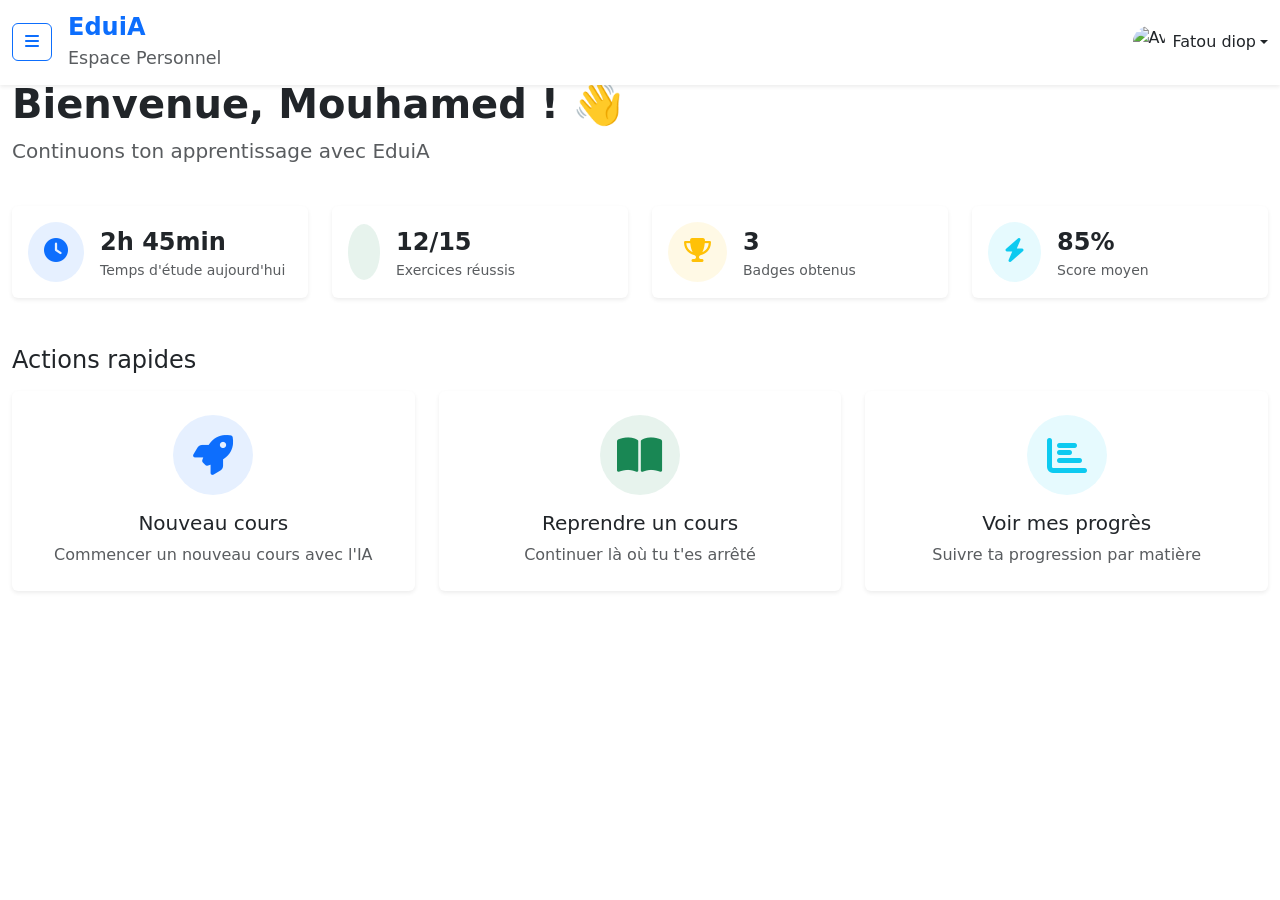
==== espacePerso.html @ 7ce75080 "first commit" ====
<!DOCTYPE html>
<html lang="fr">
<head>
    <meta charset="UTF-8">
    <meta name="viewport" content="width=device-width, initial-scale=1.0">
    <title>Espace Personnel - EduiA</title>
    <link href="https://cdn.jsdelivr.net/npm/bootstrap@5.3.0/dist/css/bootstrap.min.css" rel="stylesheet">
    <link href="https://cdnjs.cloudflare.com/ajax/libs/font-awesome/6.4.0/css/all.min.css" rel="stylesheet">
</head>
<body>
    <!-- Header -->
    <nav class="navbar navbar-expand-lg navbar-light bg-white fixed-top shadow-sm">
        <div class="container-fluid">
            <button class="btn btn-outline-primary me-3" type="button" data-bs-toggle="offcanvas" data-bs-target="#offcanvasSidebar" aria-controls="offcanvasSidebar">
                <i class="fas fa-bars"></i>
            </button>
            
            <a class="navbar-brand d-flex align-items-center" href="#">
                <div>
                    <h4 class="mb-0 text-primary fw-bold">EduiA</h4>
                    <small class="text-muted">Espace Personnel</small>
                </div>
            </a>

            <div class="navbar-nav ms-auto d-flex flex-row align-items-center">
               
                </div>
                
                <div class="nav-item dropdown">
                    <a class="nav-link dropdown-toggle d-flex align-items-center" href="#" role="button" data-bs-toggle="dropdown">
                        <img src="https://encrypted-tbn0.gstatic.com/images?q=tbn:ANd9GcTS-10YvgUS0dNatY71Bq2N8xdogpzuboCa-A&s" 
                             alt="Avatar" class="rounded-circle me-2" width="32" height="32">
                        <span class="d-none d-md-inline">Fatou diop</span>
                    </a>
                    <ul class="dropdown-menu dropdown-menu-end">
                        <li><a class="dropdown-item" href="#"><i class="fas fa-user me-2"></i>Profil</a></li>
                        <li><a class="dropdown-item" href="#"><i class="fas fa-cog me-2"></i>Paramètres</a></li>
                        <li><hr class="dropdown-divider"></li>
                        <li><a class="dropdown-item text-danger" href="EduiA.html" onclick="logout()"><i class="fas fa-sign-out-alt me-2"></i>Déconnexion</a></li>
                    </ul>
                </div>
            </div>
        </div>
    </nav>

    <!-- Sidebar Offcanvas -->
    <div class="offcanvas offcanvas-start" tabindex="-1" id="offcanvasSidebar" aria-labelledby="offcanvasSidebarLabel">
        <div class="offcanvas-header bg-primary text-white">
            <h5 class="offcanvas-title" id="offcanvasSidebarLabel">
                <i class="fas fa-graduation-cap me-2"></i>Menu Principal
            </h5>
            <button type="button" class="btn-close btn-close-white" data-bs-dismiss="offcanvas" aria-label="Close"></button>
        </div>
        <div class="offcanvas-body p-0">
            <nav class="nav nav-pills flex-column" id="v-pills-tab" role="tablist" aria-orientation="vertical">
                <button class="nav-link active d-flex align-items-center p-3 border-0 rounded-0 text-start" 
                        id="v-pills-dashboard-tab" data-bs-toggle="pill" data-bs-target="#v-pills-dashboard" 
                        type="button" role="tab" aria-controls="v-pills-dashboard" aria-selected="true">
                    <i class="fas fa-tachometer-alt me-3 text-primary"></i>
                    <span>Tableau de bord</span>
                </button>
                
                <button class="nav-link d-flex align-items-center p-3 border-0 rounded-0 text-start" 
                        id="v-pills-courses-tab" data-bs-toggle="pill" data-bs-target="#v-pills-courses" 
                        type="button" role="tab" aria-controls="v-pills-courses" aria-selected="false">
                    <i class="fas fa-book me-3 text-primary"></i>
                    <span>Mes Cours</span>
                </button>
                
                <button class="nav-link d-flex align-items-center p-3 border-0 rounded-0 text-start" 
                        id="v-pills-history-tab" data-bs-toggle="pill" data-bs-target="#v-pills-history" 
                        type="button" role="tab" aria-controls="v-pills-history" aria-selected="false">
                    <i class="fas fa-history me-3 text-primary"></i>
                    <span>Historique</span>
                </button>
                
                <button class="nav-link d-flex align-items-center p-3 border-0 rounded-0 text-start" 
                        id="v-pills-progress-tab" data-bs-toggle="pill" data-bs-target="#v-pills-progress" 
                        type="button" role="tab" aria-controls="v-pills-progress" aria-selected="false">
                    <i class="fas fa-chart-line me-3 text-primary"></i>
                    <span>Progression</span>
                </button>
                
                <button class="nav-link d-flex align-items-center p-3 border-0 rounded-0 text-start" 
                        id="v-pills-chat-tab" data-bs-toggle="pill" data-bs-target="#v-pills-chat" 
                        type="button" role="tab" aria-controls="v-pills-chat" aria-selected="false">
                    <i class="fas fa-robot me-3 text-primary"></i>
                    <span>Assistant IA</span>
                </button>
            </nav>
             <div class="nav-item dropdown me-3">
                    <select class="form-select form-select-sm" id="child-select" onchange="switchChild()">
                        <option value="Mouhamed">Mouhamed (8 ans)</option>
                        <option value="Amina">Amina (10 ans)</option>
                    </select>
                </div>
        </div>
    </div>

    <!-- Main Content -->
    <div class="container-fluid" style="margin-top: 80px;">
        <div class="tab-content" id="v-pills-tabContent">
            
            <!-- Dashboard Tab -->
            <div class="tab-pane fade show active" id="v-pills-dashboard" role="tabpanel" aria-labelledby="v-pills-dashboard-tab">
                <div class="row">
                    <div class="col-12">
                        <div class="d-flex justify-content-between align-items-center mb-4">
                            <div>
                                <h2 class="display-6 fw-bold text-dark">Bienvenue, Mouhamed ! 👋</h2>
                                <p class="lead text-muted">Continuons ton apprentissage avec EduiA</p>
                            </div>
                        </div>

                        <!-- Stats Cards -->
                        <div class="row g-4 mb-5">
                            <div class="col-md-6 col-xl-3">
                                <div class="card border-0 shadow-sm h-100">
                                    <div class="card-body d-flex align-items-center">
                                        <div class="flex-shrink-0">
                                            <div class="bg-primary bg-opacity-10 rounded-circle p-3">
                                                <i class="fas fa-clock text-primary fs-4"></i>
                                            </div>
                                        </div>
                                        <div class="flex-grow-1 ms-3">
                                            <div class="fw-bold fs-4 text-dark">2h 45min</div>
                                            <div class="text-muted small">Temps d'étude aujourd'hui</div>
                                        </div>
                                    </div>
                                </div>
                            </div>
                            
                            <div class="col-md-6 col-xl-3">
                                <div class="card border-0 shadow-sm h-100">
                                    <div class="card-body d-flex align-items-center">
                                        <div class="flex-shrink-0">
                                            <div class="bg-success bg-opacity-10 rounded-circle p-3">
                                                <i class="fas fa-target text-success fs-4"></i>
                                            </div>
                                        </div>
                                        <div class="flex-grow-1 ms-3">
                                            <div class="fw-bold fs-4 text-dark">12/15</div>
                                            <div class="text-muted small">Exercices réussis</div>
                                        </div>
                                    </div>
                                </div>
                            </div>
                            
                            <div class="col-md-6 col-xl-3">
                                <div class="card border-0 shadow-sm h-100">
                                    <div class="card-body d-flex align-items-center">
                                        <div class="flex-shrink-0">
                                            <div class="bg-warning bg-opacity-10 rounded-circle p-3">
                                                <i class="fas fa-trophy text-warning fs-4"></i>
                                            </div>
                                        </div>
                                        <div class="flex-grow-1 ms-3">
                                            <div class="fw-bold fs-4 text-dark">3</div>
                                            <div class="text-muted small">Badges obtenus</div>
                                        </div>
                                    </div>
                                </div>
                            </div>
                            
                            <div class="col-md-6 col-xl-3">
                                <div class="card border-0 shadow-sm h-100">
                                    <div class="card-body d-flex align-items-center">
                                        <div class="flex-shrink-0">
                                            <div class="bg-info bg-opacity-10 rounded-circle p-3">
                                                <i class="fas fa-bolt text-info fs-4"></i>
                                            </div>
                                        </div>
                                        <div class="flex-grow-1 ms-3">
                                            <div class="fw-bold fs-4 text-dark">85%</div>
                                            <div class="text-muted small">Score moyen</div>
                                        </div>
                                    </div>
                                </div>
                            </div>
                        </div>

                        <!-- Quick Actions -->
                        <div class="row">
                            <div class="col-12">
                                <h4 class="mb-3">Actions rapides</h4>
                            </div>
                            <div class="col-lg-4 mb-3">
                                <div class="card border-0 shadow-sm h-100 action-card" onclick="showCourses()">
                                    <div class="card-body text-center p-4">
                                        <div class="bg-primary bg-opacity-10 rounded-circle mx-auto mb-3" style="width: 80px; height: 80px; display: flex; align-items: center; justify-content: center;">
                                            <i class="fas fa-rocket text-primary fs-1"></i>
                                        </div>
                                        <h5 class="card-title">Nouveau cours</h5>
                                        <p class="card-text text-muted">Commencer un nouveau cours avec l'IA</p>
                                    </div>
                                </div>
                            </div>
                            <div class="col-lg-4 mb-3">
                                <div class="card border-0 shadow-sm h-100 action-card" onclick="showHistory()">
                                    <div class="card-body text-center p-4">
                                        <div class="bg-success bg-opacity-10 rounded-circle mx-auto mb-3" style="width: 80px; height: 80px; display: flex; align-items: center; justify-content: center;">
                                            <i class="fas fa-book-open text-success fs-1"></i>
                                        </div>
                                        <h5 class="card-title">Reprendre un cours</h5>
                                        <p class="card-text text-muted">Continuer là où tu t'es arrêté</p>
                                    </div>
                                </div>
                            </div>
                            <div class="col-lg-4 mb-3">
                                <div class="card border-0 shadow-sm h-100 action-card" onclick="showProgress()">
                                    <div class="card-body text-center p-4">
                                        <div class="bg-info bg-opacity-10 rounded-circle mx-auto mb-3" style="width: 80px; height: 80px; display: flex; align-items: center; justify-content: center;">
                                            <i class="fas fa-chart-bar text-info fs-1"></i>
                                        </div>
                                        <h5 class="card-title">Voir mes progrès</h5>
                                        <p class="card-text text-muted">Suivre ta progression par matière</p>
                                    </div>
                                </div>
                            </div>
                        </div>
                    </div>
                </div>
            </div>

            <!-- Courses Tab -->
            <div class="tab-pane fade" id="v-pills-courses" role="tabpanel" aria-labelledby="v-pills-courses-tab">
                <div class="row">
                    <div class="col-12">
                        <div class="mb-4">
                            <h2 class="display-6 fw-bold text-dark">Choisir une matière</h2>
                            <p class="lead text-muted">Sélectionne la matière que tu veux étudier</p>
                        </div>

                        <div class="row g-4">
                            <div class="col-md-6 col-lg-4">
                                <div class="card border-0 shadow-sm h-100 subject-card" onclick="startCourse('mathematiques')">
                                    <div class="card-body text-center p-4">
                                        <div class="fs-1 mb-3">🔢</div>
                                        <h5 class="card-title">Mathématiques</h5>
                                        <p class="card-text text-muted">Calculs, géométrie, problèmes</p>
                                        <span class="badge bg-primary">Niveau CE2</span>
                                    </div>
                                </div>
                            </div>
                            
                            <div class="col-md-6 col-lg-4">
                                <div class="card border-0 shadow-sm h-100 subject-card" onclick="startCourse('francais')">
                                    <div class="card-body text-center p-4">
                                        <div class="fs-1 mb-3">📖</div>
                                        <h5 class="card-title">Français</h5>
                                        <p class="card-text text-muted">Lecture, écriture, grammaire</p>
                                        <span class="badge bg-primary">Niveau CE2</span>
                                    </div>
                                </div>
                            </div>
                            
                            <div class="col-md-6 col-lg-4">
                                <div class="card border-0 shadow-sm h-100 subject-card" onclick="startCourse('sciences')">
                                    <div class="card-body text-center p-4">
                                        <div class="fs-1 mb-3">🔬</div>
                                        <h5 class="card-title">Sciences</h5>
                                        <p class="card-text text-muted">Découverte du monde</p>
                                        <span class="badge bg-primary">Niveau CE2</span>
                                    </div>
                                </div>
                            </div>
                            
                            <div class="col-md-6 col-lg-4">
                                <div class="card border-0 shadow-sm h-100 subject-card" onclick="startCourse('histoire')">
                                    <div class="card-body text-center p-4">
                                        <div class="fs-1 mb-3">🏛️</div>
                                        <h5 class="card-title">Histoire</h5>
                                        <p class="card-text text-muted">Découverte du passé</p>
                                        <span class="badge bg-primary">Niveau CE2</span>
                                    </div>
                                </div>
                            </div>
                            
                            <div class="col-md-6 col-lg-4">
                                <div class="card border-0 shadow-sm h-100 subject-card" onclick="startCourse('geographie')">
                                    <div class="card-body text-center p-4">
                                        <div class="fs-1 mb-3">🌍</div>
                                        <h5 class="card-title">Géographie</h5>
                                        <p class="card-text text-muted">Explorer le monde</p>
                                        <span class="badge bg-primary">Niveau CE2</span>
                                    </div>
                                </div>
                            </div>
                            
                            <div class="col-md-6 col-lg-4">
                                <div class="card border-0 shadow-sm h-100 subject-card" onclick="startCourse('anglais')">
                                    <div class="card-body text-center p-4">
                                        <div class="fs-1 mb-3">🇬🇧</div>
                                        <h5 class="card-title">Anglais</h5>
                                        <p class="card-text text-muted">Première langue étrangère</p>
                                        <span class="badge bg-success">Débutant</span>
                                    </div>
                                </div>
                            </div>
                        </div>
                    </div>
                </div>
            </div>

            <!-- History Tab -->
            <div class="tab-pane fade" id="v-pills-history" role="tabpanel" aria-labelledby="v-pills-history-tab">
                <div class="row">
                    <div class="col-12">
                        <div class="mb-4">
                            <h2 class="display-6 fw-bold text-dark">Historique des cours</h2>
                            <p class="lead text-muted">Retrouve tes dernières sessions d'apprentissage</p>
                        </div>

                        <div class="card border-0 shadow-sm">
                            <div class="card-body p-0">
                                <div class="list-group list-group-flush">
                                    <div class="list-group-item d-flex align-items-center p-4">
                                        <div class="flex-shrink-0">
                                            <div class="bg-primary bg-opacity-10 rounded-circle p-3">
                                                <i class="fas fa-calculator text-primary fs-5"></i>
                                            </div>
                                        </div>
                                        <div class="flex-grow-1 ms-3">
                                            <h6 class="mb-1 fw-bold">Cours de Mathématiques - Additions</h6>
                                            <p class="mb-1 text-muted small">Session avec l'IA • 25 minutes</p>
                                            <small class="text-muted">Aujourd'hui, 14:30</small>
                                        </div>
                                        <div class="text-end">
                                            <span class="badge bg-success mb-2">85%</span><br>
                                            <button class="btn btn-outline-primary btn-sm" onclick="resumeCourse('math-additions')">Reprendre</button>
                                        </div>
                                    </div>
                                    
                                    <div class="list-group-item d-flex align-items-center p-4">
                                        <div class="flex-shrink-0">
                                            <div class="bg-info bg-opacity-10 rounded-circle p-3">
                                                <i class="fas fa-spell-check text-info fs-5"></i>
                                            </div>
                                        </div>
                                        <div class="flex-grow-1 ms-3">
                                            <h6 class="mb-1 fw-bold">Cours de Français - Conjugaison</h6>
                                            <p class="mb-1 text-muted small">Session avec l'IA • 18 minutes</p>
                                            <small class="text-muted">Hier, 16:15</small>
                                        </div>
                                        <div class="text-end">
                                            <span class="badge bg-success mb-2">92%</span><br>
                                            <button class="btn btn-outline-primary btn-sm" onclick="resumeCourse('francais-conjugaison')">Revoir</button>
                                        </div>
                                    </div>
                                    
                                    <div class="list-group-item d-flex align-items-center p-4">
                                        <div class="flex-shrink-0">
                                            <div class="bg-primary bg-opacity-10 rounded-circle p-3">
                                                <i class="fas fa-minus text-primary fs-5"></i>
                                            </div>
                                        </div>
                                        <div class="flex-grow-1 ms-3">
                                            <h6 class="mb-1 fw-bold">Cours de Mathématiques - Soustractions</h6>
                                            <p class="mb-1 text-muted small">Session avec l'IA • 22 minutes</p>
                                            <small class="text-muted">Hier, 10:45</small>
                                        </div>
                                        <div class="text-end">
                                            <span class="badge bg-warning text-dark mb-2">78%</span><br>
                                            <button class="btn btn-outline-primary btn-sm" onclick="resumeCourse('math-soustractions')">Reprendre</button>
                                        </div>
                                    </div>
                                    
                                    <div class="list-group-item d-flex align-items-center p-4">
                                        <div class="flex-shrink-0">
                                            <div class="bg-success bg-opacity-10 rounded-circle p-3">
                                                <i class="fas fa-microscope text-success fs-5"></i>
                                            </div>
                                        </div>
                                        <div class="flex-grow-1 ms-3">
                                            <h6 class="mb-1 fw-bold">Cours de Sciences - Les animaux</h6>
                                            <p class="mb-1 text-muted small">Session avec l'IA • 30 minutes</p>
                                            <small class="text-muted">2 jours, 15:20</small>
                                        </div>
                                        <div class="text-end">
                                            <span class="badge bg-success mb-2">88%</span><br>
                                            <button class="btn btn-outline-primary btn-sm" onclick="resumeCourse('sciences-animaux')">Revoir</button>
                                        </div>
                                    </div>
                                    
                                    <div class="list-group-item d-flex align-items-center p-4">
                                        <div class="flex-shrink-0">
                                            <div class="bg-warning bg-opacity-10 rounded-circle p-3">
                                                <i class="fas fa-language text-warning fs-5"></i>
                                            </div>
                                        </div>
                                        <div class="flex-grow-1 ms-3">
                                            <h6 class="mb-1 fw-bold">Cours d'Anglais - Les couleurs</h6>
                                            <p class="mb-1 text-muted small">Session avec l'IA • 15 minutes</p>
                                            <small class="text-muted">3 jours, 11:30</small>
                                        </div>
                                        <div class="text-end">
                                            <span class="badge bg-success mb-2">95%</span><br>
                                            <button class="btn btn-outline-primary btn-sm" onclick="resumeCourse('anglais-couleurs')">Revoir</button>
                                        </div>
                                    </div>
                                </div>
                            </div>
                        </div>
                    </div>
                </div>
            </div>

            <!-- Progress Tab -->
            <div class="tab-pane fade" id="v-pills-progress" role="tabpanel" aria-labelledby="v-pills-progress-tab">
                <div class="row">
                    <div class="col-12">
                        <div class="mb-4">
                            <h2 class="display-6 fw-bold text-dark">Ma progression</h2>
                            <p class="lead text-muted">Suis tes progrès dans chaque matière</p>
                        </div>

                        <div class="row g-4">
                            <div class="col-lg-6">
                                <div class="card border-0 shadow-sm h-100">
                                    <div class="card-body p-4">
                                        <div class="d-flex align-items-center mb-3">
                                            <div class="bg-primary bg-opacity-10 rounded-circle p-3 me-3">
                                                <i class="fas fa-calculator text-primary fs-4"></i>
                                            </div>
                                            <div>
                                                <h5 class="card-title mb-1">Mathématiques</h5>
                                                <small class="text-muted">Niveau CE2</small>
                                            </div>
                                        </div>
                                        <div class="progress mb-3" style="height: 10px;">
                                            <div class="progress-bar bg-primary" style="width: 75%"></div>
                                        </div>
                                        <div class="d-flex justify-content-between mb-3">
                                            <small class="text-muted">75% complété</small>
                                            <small class="text-muted">12/16 chapitres</small>
                                        </div>
                                        <div>
                                            <span class="badge bg-success me-2 mb-2">🏆 Addition</span>
                                            <span class="badge bg-success me-2 mb-2">🏆 Soustraction</span>
                                            <span class="badge bg-secondary me-2 mb-2">⏳ Multiplication</span>
                                        </div>
                                    </div>
                                </div>
                            </div>
                            
                            <div class="col-lg-6">
                                <div class="card border-0 shadow-sm h-100">
                                    <div class="card-body p-4">
                                        <div class="d-flex align-items-center mb-3">
                                            <div class="bg-info bg-opacity-10 rounded-circle p-3 me-3">
                                                <i class="fas fa-book text-info fs-4"></i>
                                            </div>
                                            <div>
                                                <h5 class="card-title mb-1">Français</h5>
                                                <small class="text-muted">Niveau CE2</small>
                                            </div>
                                        </div>
                                        <div class="progress mb-3" style="height: 10px;">
                                            <div class="progress-bar bg-info" style="width: 60%"></div>
                                        </div>
                                        <div class="d-flex justify-content-between mb-3">
                                            <small class="text-muted">60% complété</small>
                                            <small class="text-muted">9/15 chapitres</small>
                                        </div>
                                        <div>
                                            <span class="badge bg-success me-2 mb-2">🏆 Conjugaison</span>
                                            <span class="badge bg-secondary me-2 mb-2">⏳ Orthographe</span>
                                        </div>
                                    </div>
                                </div>
                            </div>
                            
                            <div class="col-lg-6">
                                <div class="card border-0 shadow-sm h-100">
                                    <div class="card-body p-4">
                                        <div class="d-flex align-items-center mb-3">
                                            <div class="bg-success bg-opacity-10 rounded-circle p-3 me-3">
                                                <i class="fas fa-microscope text-success fs-4"></i>
                                            </div>
                                            <div>
                                                <h5 class="card-title mb-1">Sciences</h5>
                                                <small class="text-muted">Niveau CE2</small>
                                            </div>
                                        </div>
                                        <div class="progress mb-3" style="height: 10px;">
                                            <div class="progress-bar bg-success" style="width: 45%"></div>
                                        </div>
                                        <div class="d-flex justify-content-between mb-3">
                                            <small class="text-muted">45% complété</small>
                                            <small class="text-muted">5/11 chapitres</small>
                                        </div>
                                        <div>
                                            <span class="badge bg-success me-2 mb-2">🏆 Les animaux</span>
                                            <span class="badge bg-secondary me-2 mb-2">⏳ Les plantes</span>
                                        </div>
                                    </div>
                                </div>
                            </div>
                            
                            <div class="col-lg-6">
                                <div class="card border-0 shadow-sm h-100">
                                    <div class="card-body p-4">
                                        <div class="d-flex align-items-center mb-3">
                                            <div class="bg-warning bg-opacity-10 rounded-circle p-3 me-3">
                                                <i class="fas fa-language text-warning fs-4"></i>
                                            </div>
                                            <div>
                                                <h5 class="card-title mb-1">Anglais</h5>
                                                <small class="text-muted">Débutant</small>
                                            </div>
                                        </div>
                                        <div class="progress mb-3" style="height: 10px;">
                                            <div class="progress-bar bg-warning" style="width: 30%"></div>
                                        </div>
                                        <div class="d-flex justify-content-between mb-3">
                                            <small class="text-muted">30% complété</small>
                                            <small class="text-muted">3/10 chapitres</small>
                                        </div>
                                        <div>
                                            <span class="badge bg-success me-2 mb-2">🏆 Couleurs</span>
                                            <span class="badge bg-secondary me-2 mb-2">⏳ Nombres</span>
                                        </div>
                                    </div>
                                </div>
                            </div>
                        </div>
                    </div>
                </div>
            </div>

            <!-- Chat Tab -->
            <div class="tab-pane fade" id="v-pills-chat" role="tabpanel" aria-labelledby="v-pills-chat-tab">
                <div class="row">
                    <div class="col-12">
                        <div class="mb-4">
                            <h2 class="display-6 fw-bold text-dark">Assistant IA - Cours de Calculs</h2>
                            <p class="lead text-muted">Apprends les mathématiques avec ton assistant personnel</p>
                        </div>

                        <div class="card border-0 shadow-sm">
                            <div class="card-body p-0" style="height: 600px; display: flex; flex-direction: column;">
                                <div class="flex-grow-1 overflow-auto p-4" id="chat-messages">
                                    
                                    <!-- AI Message -->
                                    <div class="d-flex mb-3">
                                        <div class="flex-shrink-0">
                                            <div class="bg-primary rounded-circle d-flex align-items-center justify-content-center" style="width: 40px; height: 40px;">
                                                <i class="fas fa-robot text-white"></i>
                                            </div>
                                        </div>
                                        <div class="flex-grow-1 ms-3">
                                            <div class="bg-light rounded-3 p-3">
                                                <p class="mb-2">Salut Mouhamed ! 👋 Je suis ton assistant IA pour les mathématiques. Aujourd'hui, nous allons travailler sur les additions. Es-tu prêt à commencer ?</p>
                                                <small class="text-muted">14:30</small>
                                            </div>
                                        </div>
                                    </div>

                                    <!-- User Message -->
                                    <div class="d-flex justify-content-end mb-3">
                                        <div class="flex-grow-1 me-3">
                                            <div class="bg-primary text-white rounded-3 p-3 ms-auto" style="max-width: 80%;">
                                                <p class="mb-2">Oui, je suis prêt ! J'aime bien les additions.</p>
                                                <small class="opacity-75">14:31</small>
                                            </div>
                                        </div>
                                        <div class="flex-shrink-0">
                                            <div class="bg-success rounded-circle d-flex align-items-center justify-content-center" style="width: 40px; height: 40px;">
                                                <i class="fas fa-user text-white"></i>
                                            </div>
                                        </div>
                                    </div>

                                    <!-- AI Message -->
                                    <div class="d-flex mb-3">
                                        <div class="flex-shrink-0">
                                            <div class="bg-primary rounded-circle d-flex align-items-center justify-content-center" style="width: 40px; height: 40px;">
                                                <i class="fas fa-robot text-white"></i>
                                            </div>
                                        </div>
                                        <div class="flex-grow-1 ms-3">
                                            <div class="bg-light rounded-3 p-3">
                                                <p class="mb-2">Super ! Commençons par un exercice simple. Peux-tu me dire combien font 15 + 8 ? Prends ton temps pour réfléchir ! 🤔</p>
                                                <small class="text-muted">14:31</small>
                                            </div>
                                        </div>
                                    </div>

                                    <!-- User Message -->
                                    <div class="d-flex justify-content-end mb-3">
                                        <div class="flex-grow-1 me-3">
                                            <div class="bg-primary text-white rounded-3 p-3 ms-auto" style="max-width: 80%;">
                                                <p class="mb-2">Euh... je pense que ça fait 23 ?</p>
                                                <small class="opacity-75">14:32</small>
                                            </div>
                                        </div>
                                        <div class="flex-shrink-0">
                                            <div class="bg-success rounded-circle d-flex align-items-center justify-content-center" style="width: 40px; height: 40px;">
                                                <i class="fas fa-user text-white"></i>
                                            </div>
                                        </div>
                                    </div>

                                    <!-- AI Message -->
                                    <div class="d-flex mb-3">
                                        <div class="flex-shrink-0">
                                            <div class="bg-primary rounded-circle d-flex align-items-center justify-content-center" style="width: 40px; height: 40px;">
                                                <i class="fas fa-robot text-white"></i>
                                            </div>
                                        </div>
                                        <div class="flex-grow-1 ms-3">
                                            <div class="bg-light rounded-3 p-3">
                                                <p class="mb-2">Excellent ! 🎉 Tu as trouvé la bonne réponse : 15 + 8 = 23. Bravo Mouhamed ! Tu peux essayer une technique : 15 + 5 = 20, puis 20 + 3 = 23. Essayons maintenant avec 27 + 15 !</p>
                                                <small class="text-muted">14:33</small>
                                            </div>
                                        </div>
                                    </div>

                                    <!-- User Message -->
                                    <div class="d-flex justify-content-end mb-3">
                                        <div class="flex-grow-1 me-3">
                                            <div class="bg-primary text-white rounded-3 p-3 ms-auto" style="max-width: 80%;">
                                                <p class="mb-2">Mmm, je vais utiliser ta méthode... 27 + 10 = 37, puis 37 + 5 = 42 !</p>
                                                <small class="opacity-75">14:35</small>
                                            </div>
                                        </div>
                                        <div class="flex-shrink-0">
                                            <div class="bg-success rounded-circle d-flex align-items-center justify-content-center" style="width: 40px; height: 40px;">
                                                <i class="fas fa-user text-white"></i>
                                            </div>
                                        </div>
                                    </div>

                                    <!-- AI Message -->
                                    <div class="d-flex mb-3">
                                        <div class="flex-shrink-0">
                                            <div class="bg-primary rounded-circle d-flex align-items-center justify-content-center" style="width: 40px; height: 40px;">
                                                <i class="fas fa-robot text-white"></i>
                                            </div>
                                        </div>
                                        <div class="flex-grow-1 ms-3">
                                            <div class="bg-light rounded-3 p-3">
                                                <p class="mb-2">Parfait ! 🌟 Tu maîtrises très bien cette technique ! 27 + 15 = 42. Tu progresses vraiment bien. Veux-tu qu'on passe aux soustractions ou préfères-tu d'autres additions plus difficiles ?</p>
                                                <small class="text-muted">14:36</small>
                                            </div>
                                        </div>
                                    </div>

                                </div>

                                <!-- Chat Input -->
                                <div class="border-top p-3 bg-light">
                                    <div class="input-group mb-3">
                                        <input type="text" class="form-control" id="chat-input" placeholder="Tape ta réponse ici..." onkeypress="handleChatInput(event)">
                                        <button class="btn btn-primary" type="button" onclick="sendMessage()">
                                            <i class="fas fa-paper-plane"></i>
                                        </button>
                                    </div>
                                    <div class="d-flex gap-2 flex-wrap justify-content-center">
                                        <button class="btn btn-outline-info btn-sm" onclick="getHint()">
                                            <i class="fas fa-lightbulb me-1"></i>Aide
                                        </button>
                                        <button class="btn btn-outline-primary btn-sm" onclick="nextExercise()">
                                            <i class="fas fa-forward me-1"></i>Suivant
                                        </button>
                                        <button class="btn btn-outline-danger btn-sm" onclick="endSession()">
                                            <i class="fas fa-flag me-1"></i>Terminer
                                        </button>
                                    </div>
                                </div>
                            </div>
                        </div>
                    </div>
                </div>
            </div>

        </div>
    </div>

    <style>
        .action-card, .subject-card {
            cursor: pointer;
            transition: all 0.3s ease;
        }

        .action-card:hover, .subject-card:hover {
            transform: translateY(-5px);
            box-shadow: 0 8px 25px rgba(0,0,0,0.15) !important;
        }

        .nav-pills .nav-link {
            color: #6c757d;
            background: transparent;
        }

        .nav-pills .nav-link.active {
            background-color: #e3f2fd;
            color: #1976d2;
        }

        .nav-pills .nav-link:hover {
            background-color: #f5f5f5;
        }

        .offcanvas-body .nav-link {
            border-radius: 0 !important;
            transition: all 0.3s ease;
        }

        .progress-bar {
            transition: width 0.3s ease;
        }

        #chat-messages::-webkit-scrollbar {
            width: 6px;
        }

        #chat-messages::-webkit-scrollbar-track {
            background: #f1f1f1;
        }

        #chat-messages::-webkit-scrollbar-thumb {
            background: #888;
            border-radius: 3px;
        }

        #chat-messages::-webkit-scrollbar-thumb:hover {
            background: #555;
        }

        @media (max-width: 768px) {
            .offcanvas {
                width: 280px !important;
            }
            
            .card-body.p-4 {
                padding: 1.5rem !important;
            }
            
            .list-group-item.p-4 {
                padding: 1rem !important;
            }
            
            .display-6 {
                font-size: 2rem !important;
            }
        }
    </style>

    <script src="https://cdn.jsdelivr.net/npm/bootstrap@5.3.0/dist/js/bootstrap.bundle.min.js"></script>

    <script>
        // Navigation functions
        function showCourses() {
            const tab = new bootstrap.Tab(document.getElementById('v-pills-courses-tab'));
            tab.show();
            bootstrap.Offcanvas.getInstance(document.getElementById('offcanvasSidebar')).hide();
        }

        function showHistory() {
            const tab = new bootstrap.Tab(document.getElementById('v-pills-history-tab'));
            tab.show();
            bootstrap.Offcanvas.getInstance(document.getElementById('offcanvasSidebar')).hide();
        }

        function showProgress() {
            const tab = new bootstrap.Tab(document.getElementById('v-pills-progress-tab'));
            tab.show();
            bootstrap.Offcanvas.getInstance(document.getElementById('offcanvasSidebar')).hide();
        }

        function showChat() {
            const tab = new bootstrap.Tab(document.getElementById('v-pills-chat-tab'));
            tab.show();
            bootstrap.Offcanvas.getInstance(document.getElementById('offcanvasSidebar')).hide();
        }

        // Course functions
        function startCourse(subject) {
            alert(`Démarrage du cours de ${subject}...`);
            showChat();
        }

        function resumeCourse(courseId) {
            alert(`Reprise du cours ${courseId}...`);
            showChat();
        }

        function switchChild() {
            const select = document.getElementById('child-select');
            const selectedChild = select.value;
            
            const headerTitles = document.querySelectorAll('.display-6');
            headerTitles.forEach(title => {
                if (title.textContent.includes('Bienvenue')) {
                    if (selectedChild === 'Mouhamed') {
                        title.textContent = 'Bienvenue, Mouhamed ! 👋';
                    } else if (selectedChild === 'emma') {
                        title.textContent = 'Bienvenue, Emma ! 👋';
                    }
                }
            });
        }

        // Chat functions
        function handleChatInput(event) {
            if (event.key === 'Enter') {
                sendMessage();
            }
        }

        function sendMessage() {
            const input = document.getElementById('chat-input');
            const message = input.value.trim();
            
            if (message) {
                addMessageToChat(message, 'user');
                input.value = '';
                
                setTimeout(() => {
                    const aiResponse = generateAIResponse(message);
                    addMessageToChat(aiResponse, 'ai');
                }, 1000);
            }
        }

        function addMessageToChat(message, sender) {
            const chatMessages = document.getElementById('chat-messages');
            const messageDiv = document.createElement('div');
            
            const now = new Date();
            const time = now.toLocaleTimeString('fr-FR', { hour: '2-digit', minute: '2-digit' });
            
            if (sender === 'ai') {
                messageDiv.className = 'd-flex mb-3';
                messageDiv.innerHTML = `
                    <div class="flex-shrink-0">
                        <div class="bg-primary rounded-circle d-flex align-items-center justify-content-center" style="width: 40px; height: 40px;">
                            <i class="fas fa-robot text-white"></i>
                        </div>
                    </div>
                    <div class="flex-grow-1 ms-3">
                        <div class="bg-light rounded-3 p-3">
                            <p class="mb-2">${message}</p>
                            <small class="text-muted">${time}</small>
                        </div>
                    </div>
                `;
            } else {
                messageDiv.className = 'd-flex justify-content-end mb-3';
                messageDiv.innerHTML = `
                    <div class="flex-grow-1 me-3">
                        <div class="bg-primary text-white rounded-3 p-3 ms-auto" style="max-width: 80%;">
                            <p class="mb-2">${message}</p>
                            <small class="opacity-75">${time}</small>
                        </div>
                    </div>
                    <div class="flex-shrink-0">
                        <div class="bg-success rounded-circle d-flex align-items-center justify-content-center" style="width: 40px; height: 40px;">
                            <i class="fas fa-user text-white"></i>
                        </div>
                    </div>
                `;
            }
            
            chatMessages.appendChild(messageDiv);
            chatMessages.scrollTop = chatMessages.scrollHeight;
        }

        function generateAIResponse(userMessage) {
            const responses = [
                "C'est une bonne réponse ! Continuons avec un autre exercice.",
                "Hmm, pas tout à fait. Essaie de décomposer le problème étape par étape.",
                "Excellent ! Tu progresses vraiment bien. Veux-tu essayer quelque chose de plus difficile ?",
                "Je vois que tu réfléchis bien. Prends ton temps pour trouver la solution.",
                "Bravo ! Ta méthode de calcul est parfaite. Passons au suivant !"
            ];
            
            return responses[Math.floor(Math.random() * responses.length)];
        }

        function getHint() {
            addMessageToChat("💡 Astuce : Pour additionner facilement, tu peux décomposer les nombres en dizaines et unités !", 'ai');
        }

        function nextExercise() {
            addMessageToChat("Parfait ! Voici un nouvel exercice : Combien font 34 + 18 ? 🤔", 'ai');
        }

        function endSession() {
            if (confirm('Veux-tu vraiment terminer cette session ?')) {
                addMessageToChat("Excellente session ! Tu as fait de super progrès aujourd'hui. À bientôt ! 🌟", 'ai');
                setTimeout(() => {
                    const tab = new bootstrap.Tab(document.getElementById('v-pills-dashboard-tab'));
                    tab.show();
                }, 2000);
            }
        }

        function logout() {
            if (confirm('Êtes-vous sûr de vouloir vous déconnecter ?')) {
                alert('Déconnexion en cours...');
                window.location.href = 'index.html';
            }
        }

        // Auto-hide offcanvas when tab is selected
        document.addEventListener('DOMContentLoaded', function() {
            const tabButtons = document.querySelectorAll('[data-bs-toggle="pill"]');
            const offcanvasElement = document.getElementById('offcanvasSidebar');
            
            tabButtons.forEach(button => {
                button.addEventListener('shown.bs.tab', function() {
                    const offcanvasInstance = bootstrap.Offcanvas.getInstance(offcanvasElement);
                    if (offcanvasInstance) {
                        offcanvasInstance.hide();
                    }
                });
            });

            // Auto-scroll chat to bottom
            const chatMessages = document.getElementById('chat-messages');
            if (chatMessages) {
                chatMessages.scrollTop = chatMessages.scrollHeight;
            }
        });
    </script>
</body>
</html>
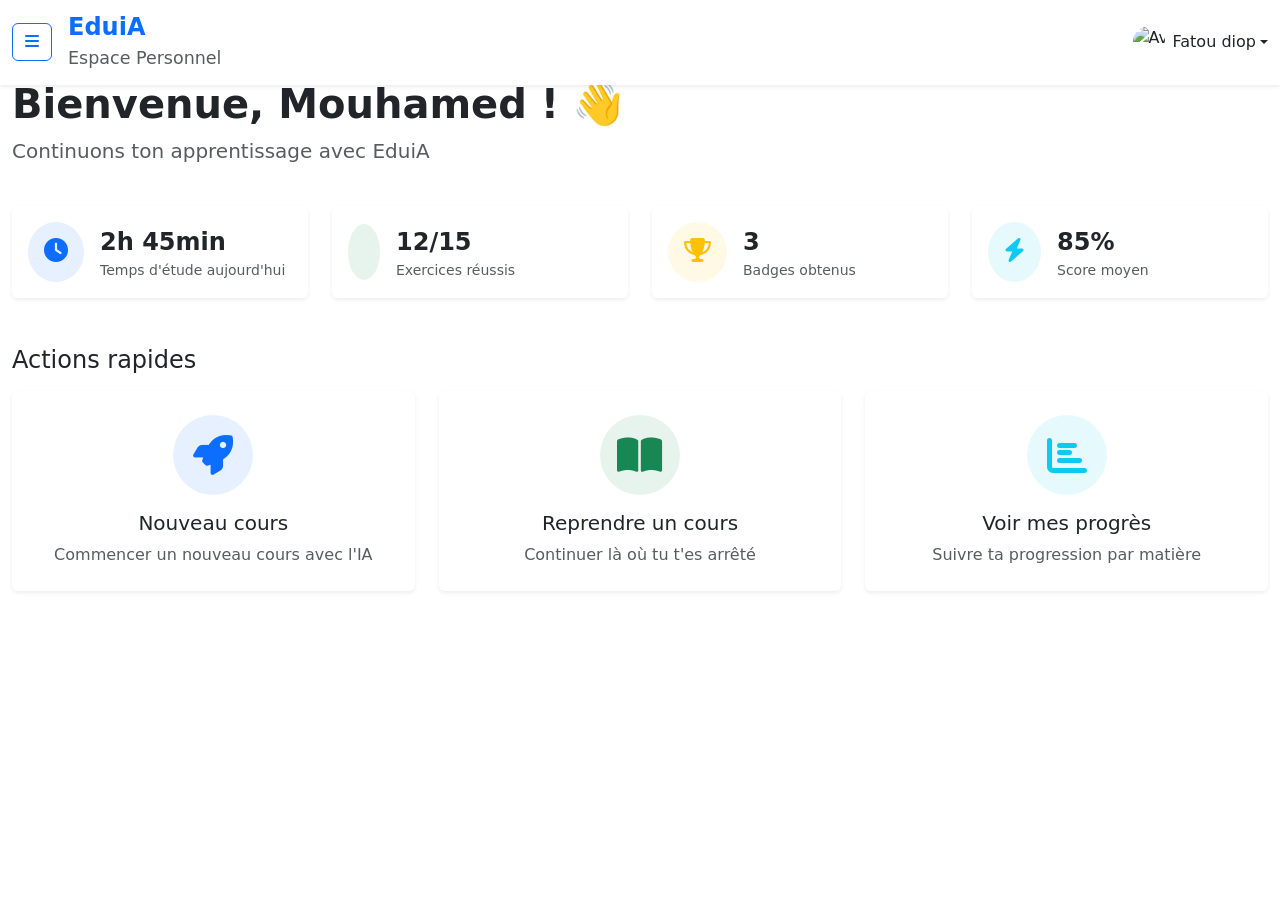
==== commit 29347154: "first" ====
--- a/espacePerso.html
+++ b/espacePerso.html
@@ -36,7 +36,7 @@
                         <li><a class="dropdown-item" href="#"><i class="fas fa-user me-2"></i>Profil</a></li>
                         <li><a class="dropdown-item" href="#"><i class="fas fa-cog me-2"></i>Paramètres</a></li>
                         <li><hr class="dropdown-divider"></li>
-                        <li><a class="dropdown-item text-danger" href="EduiA.html" onclick="logout()"><i class="fas fa-sign-out-alt me-2"></i>Déconnexion</a></li>
+                        <li><a class="dropdown-item text-danger" href="index.html" onclick="logout()"><i class="fas fa-sign-out-alt me-2"></i>Déconnexion</a></li>
                     </ul>
                 </div>
             </div>
